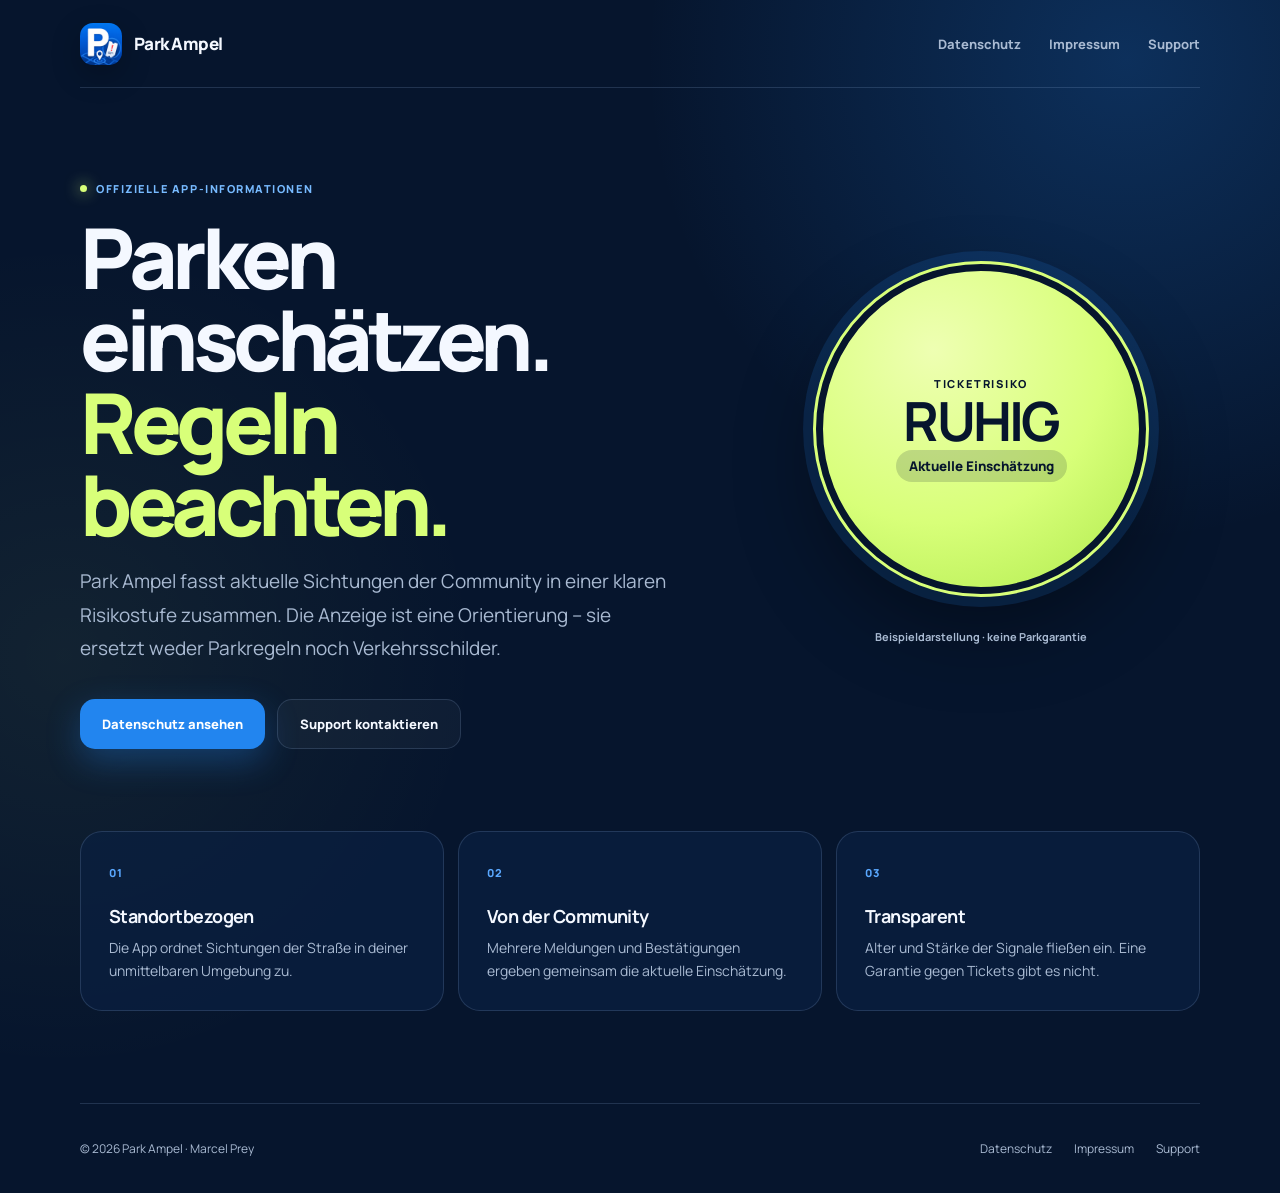
==== park-ampel/index.html @ e626ce79 "Add Park Ampel website and legal pages" ====
<!doctype html>
<html lang="de">
<head>
  <meta charset="utf-8">
  <meta name="viewport" content="width=device-width,initial-scale=1">
  <title>Park Ampel – Ticketrisiko auf einen Blick</title>
  <meta name="description" content="Offizielle Website der Park-Ampel-App: lokale Community-Sichtungen und eine leicht verständliche Einschätzung des Ticketrisikos.">
  <meta name="theme-color" content="#06152d">
  <link rel="canonical" href="https://marcelpep030-maker.github.io/park-ampel/">
  <meta property="og:title" content="Park Ampel – Ticketrisiko auf einen Blick">
  <meta property="og:description" content="Standortbezogene Community-Sichtungen, klar und direkt zusammengefasst.">
  <meta property="og:type" content="website">
  <meta property="og:url" content="https://marcelpep030-maker.github.io/park-ampel/">
  <meta property="og:image" content="https://marcelpep030-maker.github.io/park-ampel/og.png">
  <meta name="twitter:card" content="summary_large_image">
  <link rel="icon" href="park-ampel-icon.png">
  <link rel="preconnect" href="https://fonts.googleapis.com">
  <link rel="preconnect" href="https://fonts.gstatic.com" crossorigin>
  <link href="https://fonts.googleapis.com/css2?family=Manrope:wght@400;600;700;800&display=swap" rel="stylesheet">
  <link rel="stylesheet" href="style.css">
</head>
<body>
  <header class="site-header shell">
    <a class="brand" href="./" aria-label="Park Ampel Startseite">
      <span class="brand-icon-wrap"><img class="brand-icon" src="park-ampel-icon.png" alt=""></span>
      <span>Park Ampel</span>
    </a>
    <nav aria-label="Hauptnavigation">
      <a href="datenschutz.html">Datenschutz</a>
      <a href="impressum.html">Impressum</a>
      <a href="support.html">Support</a>
    </nav>
  </header>

  <main>
    <section class="hero shell">
      <div>
        <p class="eyebrow"><span></span>Offizielle App-Informationen</p>
        <h1>Parken einschätzen.<br><em>Regeln beachten.</em></h1>
        <p class="lede">Park Ampel fasst aktuelle Sichtungen der Community in einer klaren Risikostufe zusammen. Die Anzeige ist eine Orientierung – sie ersetzt weder Parkregeln noch Verkehrsschilder.</p>
        <div class="actions">
          <a class="button primary" href="datenschutz.html">Datenschutz ansehen</a>
          <a class="button secondary" href="support.html">Support kontaktieren</a>
        </div>
      </div>
      <div class="risk-demo" aria-label="Beispiel einer Park-Ampel-Einschätzung">
        <div class="risk-ring">
          <span>Ticketrisiko</span>
          <strong>RUHIG</strong>
          <small>Aktuelle Einschätzung</small>
        </div>
        <p>Beispieldarstellung · keine Parkgarantie</p>
      </div>
    </section>

    <section class="trust-grid shell" aria-label="So funktioniert Park Ampel">
      <article>
        <span class="card-number">01</span>
        <h2>Standortbezogen</h2>
        <p>Die App ordnet Sichtungen der Straße in deiner unmittelbaren Umgebung zu.</p>
      </article>
      <article>
        <span class="card-number">02</span>
        <h2>Von der Community</h2>
        <p>Mehrere Meldungen und Bestätigungen ergeben gemeinsam die aktuelle Einschätzung.</p>
      </article>
      <article>
        <span class="card-number">03</span>
        <h2>Transparent</h2>
        <p>Alter und Stärke der Signale fließen ein. Eine Garantie gegen Tickets gibt es nicht.</p>
      </article>
    </section>
  </main>

  <footer class="shell">
    <span>© 2026 Park Ampel · Marcel Prey</span>
    <div>
      <a href="datenschutz.html">Datenschutz</a>
      <a href="impressum.html">Impressum</a>
      <a href="support.html">Support</a>
    </div>
  </footer>
</body>
</html>
---- park-ampel/style.css ----
:root{--navy:#06152d;--navy-soft:#0b2144;--blue:#2285ef;--lime:#d8ff79;--paper:#f4f8ff;--muted:#a9bad2;--line:rgba(157,190,232,.18)}
*{box-sizing:border-box}html{scroll-behavior:smooth}body{margin:0;color:var(--paper);background:radial-gradient(circle at 88% 5%,rgba(34,133,239,.24),transparent 30rem),radial-gradient(circle at 5% 55%,rgba(216,255,121,.06),transparent 26rem),var(--navy);font-family:Manrope,-apple-system,BlinkMacSystemFont,"Segoe UI",sans-serif}a{color:inherit;text-decoration:none}.shell{width:min(1120px,calc(100% - 40px));margin-inline:auto}.site-header{min-height:88px;display:flex;align-items:center;justify-content:space-between;border-bottom:1px solid var(--line)}.brand{display:flex;align-items:center;gap:12px;font-size:17px;font-weight:850;letter-spacing:-.03em}.brand-icon-wrap{width:42px;height:42px;overflow:hidden;border-radius:13px;display:grid;place-items:center;box-shadow:0 10px 30px rgba(0,0,0,.24)}.brand-icon{width:112%;height:112%;max-width:none}nav{display:flex;gap:28px;color:var(--muted);font-size:13px;font-weight:750}nav a:hover,footer a:hover{color:#fff}.hero{min-height:640px;display:grid;grid-template-columns:1.15fr .85fr;align-items:center;gap:clamp(40px,7vw,100px);padding-block:82px}.eyebrow{display:flex;align-items:center;gap:9px;color:#77baff;font-size:11px;font-weight:850;letter-spacing:.14em;text-transform:uppercase}.eyebrow span{width:7px;height:7px;border-radius:50%;background:var(--lime);box-shadow:0 0 15px var(--lime)}h1{margin:20px 0;max-width:720px;font-size:clamp(48px,7vw,84px);line-height:.98;letter-spacing:-.065em;font-weight:900}h1 em{color:var(--lime);font-style:normal}.lede{max-width:620px;color:var(--muted);font-size:clamp(16px,2vw,19px);line-height:1.75}.actions{display:flex;flex-wrap:wrap;gap:12px;margin-top:34px}.button{min-height:50px;padding:0 22px;border-radius:15px;display:inline-flex;align-items:center;justify-content:center;font-size:13px;font-weight:850}.button.primary{background:var(--blue);color:#fff;box-shadow:0 12px 34px rgba(34,133,239,.32)}.button.secondary{border:1px solid var(--line);background:rgba(255,255,255,.035)}.risk-demo{display:grid;place-items:center;gap:24px}.risk-ring{width:min(330px,80vw);aspect-ratio:1;border-radius:50%;display:flex;flex-direction:column;align-items:center;justify-content:center;color:var(--navy);background:radial-gradient(circle at 35% 25%,#eeffb2,var(--lime) 55%,#aeea4c);border:7px solid var(--navy);outline:3px solid var(--lime);box-shadow:0 0 0 13px rgba(34,133,239,.15),0 35px 80px rgba(0,0,0,.38)}.risk-ring span{font-size:11px;font-weight:900;letter-spacing:.16em;text-transform:uppercase}.risk-ring strong{font-size:54px;line-height:1.1;letter-spacing:-.05em}.risk-ring small{padding:7px 13px;border-radius:999px;background:rgba(6,21,45,.16);font-weight:800}.risk-demo>p{color:var(--muted);font-size:11px;font-weight:700}.trust-grid{display:grid;grid-template-columns:repeat(3,1fr);gap:14px;padding-bottom:92px}.trust-grid article{padding:28px;border-radius:22px;border:1px solid var(--line);background:rgba(11,33,68,.62)}.card-number{color:#5aa8ff;font-size:11px;font-weight:900;letter-spacing:.12em}.trust-grid h2{margin:22px 0 8px;font-size:18px;letter-spacing:-.03em}.trust-grid p{margin:0;color:var(--muted);font-size:14px;line-height:1.65}footer{min-height:90px;display:flex;align-items:center;justify-content:space-between;gap:20px;border-top:1px solid var(--line);color:var(--muted);font-size:12px}footer div{display:flex;gap:22px}.document{padding-block:86px 110px}.document-head{max-width:850px;padding-bottom:60px;border-bottom:1px solid var(--line)}.document-head h1{margin-bottom:22px;font-size:clamp(46px,7vw,76px)}.document-head>p:last-child{max-width:720px;margin:0;color:var(--muted);font-size:18px;line-height:1.7}.document-grid{display:grid;grid-template-columns:220px minmax(0,720px);gap:clamp(42px,8vw,110px);padding-top:56px}.document-grid aside{display:flex;flex-direction:column;align-items:flex-start;gap:8px;position:sticky;top:30px;align-self:start;color:var(--muted);font-size:12px;line-height:1.55}.document-grid aside strong{color:var(--paper);font-size:14px}.document-grid aside a,.document-content a{color:#78baff;overflow-wrap:anywhere}.document-content{min-width:0}.document-content section{padding:0 0 34px;margin:0 0 34px;border-bottom:1px solid var(--line)}.document-content section:last-child{border-bottom:0}.document-content h2{margin:0 0 13px;color:var(--paper);font-size:20px;letter-spacing:-.025em}.document-content p{margin:0 0 14px;color:var(--muted);font-size:15px;line-height:1.8}.document-content strong{color:var(--paper)}.document-content .button{color:#fff;margin-top:8px}.text-link{text-decoration:underline;text-underline-offset:4px}.support-callout{padding:28px!important;border:1px solid rgba(34,133,239,.34)!important;border-radius:22px;background:rgba(34,133,239,.09)}
@media(max-width:760px){.shell{width:min(100% - 28px,620px)}.site-header{min-height:76px}nav{gap:15px}nav a:first-child{display:none}.hero{grid-template-columns:1fr;min-height:auto;padding-block:64px 82px}.risk-demo{order:-1}.risk-ring{width:min(250px,70vw)}h1{font-size:clamp(45px,13vw,66px)}.trust-grid{grid-template-columns:1fr}.document{padding-block:58px 76px}.document-head{padding-bottom:40px}.document-grid{grid-template-columns:1fr;gap:36px;padding-top:38px}.document-grid aside{position:static;padding:18px;border-radius:16px;background:rgba(255,255,255,.035)}footer{align-items:flex-start;flex-direction:column;justify-content:center;padding-block:28px}}
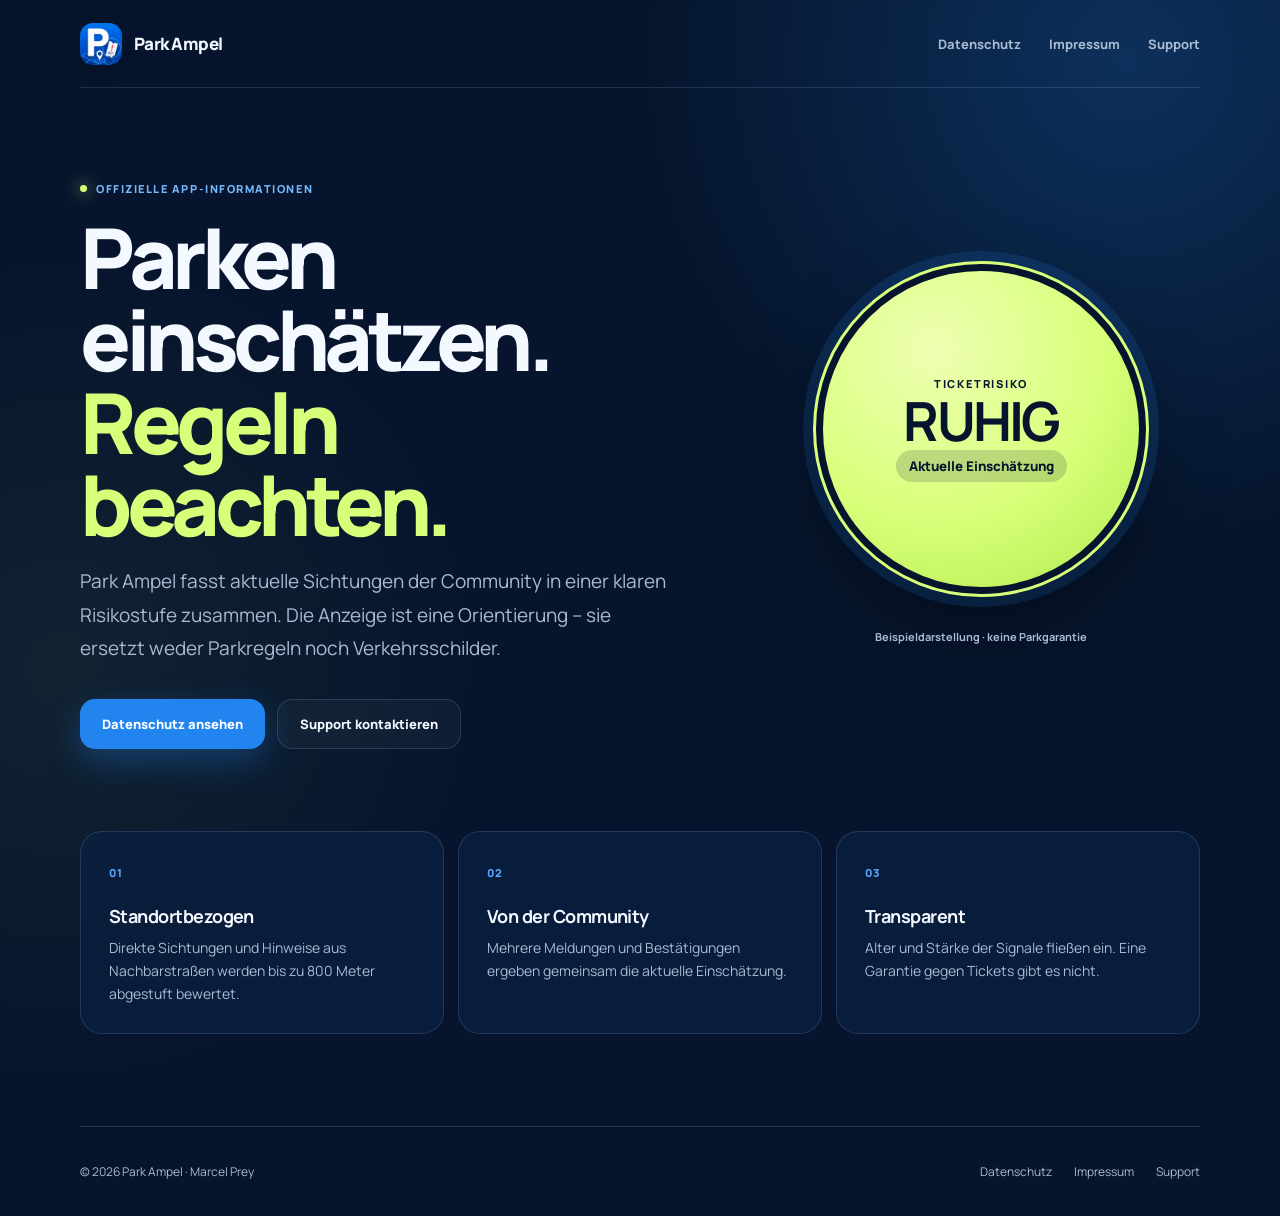
==== commit f33c4110: "Document Park Ampel area alerts" ====
--- a/park-ampel/index.html
+++ b/park-ampel/index.html
@@ -57,7 +57,7 @@
       <article>
         <span class="card-number">01</span>
         <h2>Standortbezogen</h2>
-        <p>Die App ordnet Sichtungen der Straße in deiner unmittelbaren Umgebung zu.</p>
+        <p>Direkte Sichtungen und Hinweise aus Nachbarstraßen werden bis zu 800 Meter abgestuft bewertet.</p>
       </article>
       <article>
         <span class="card-number">02</span>
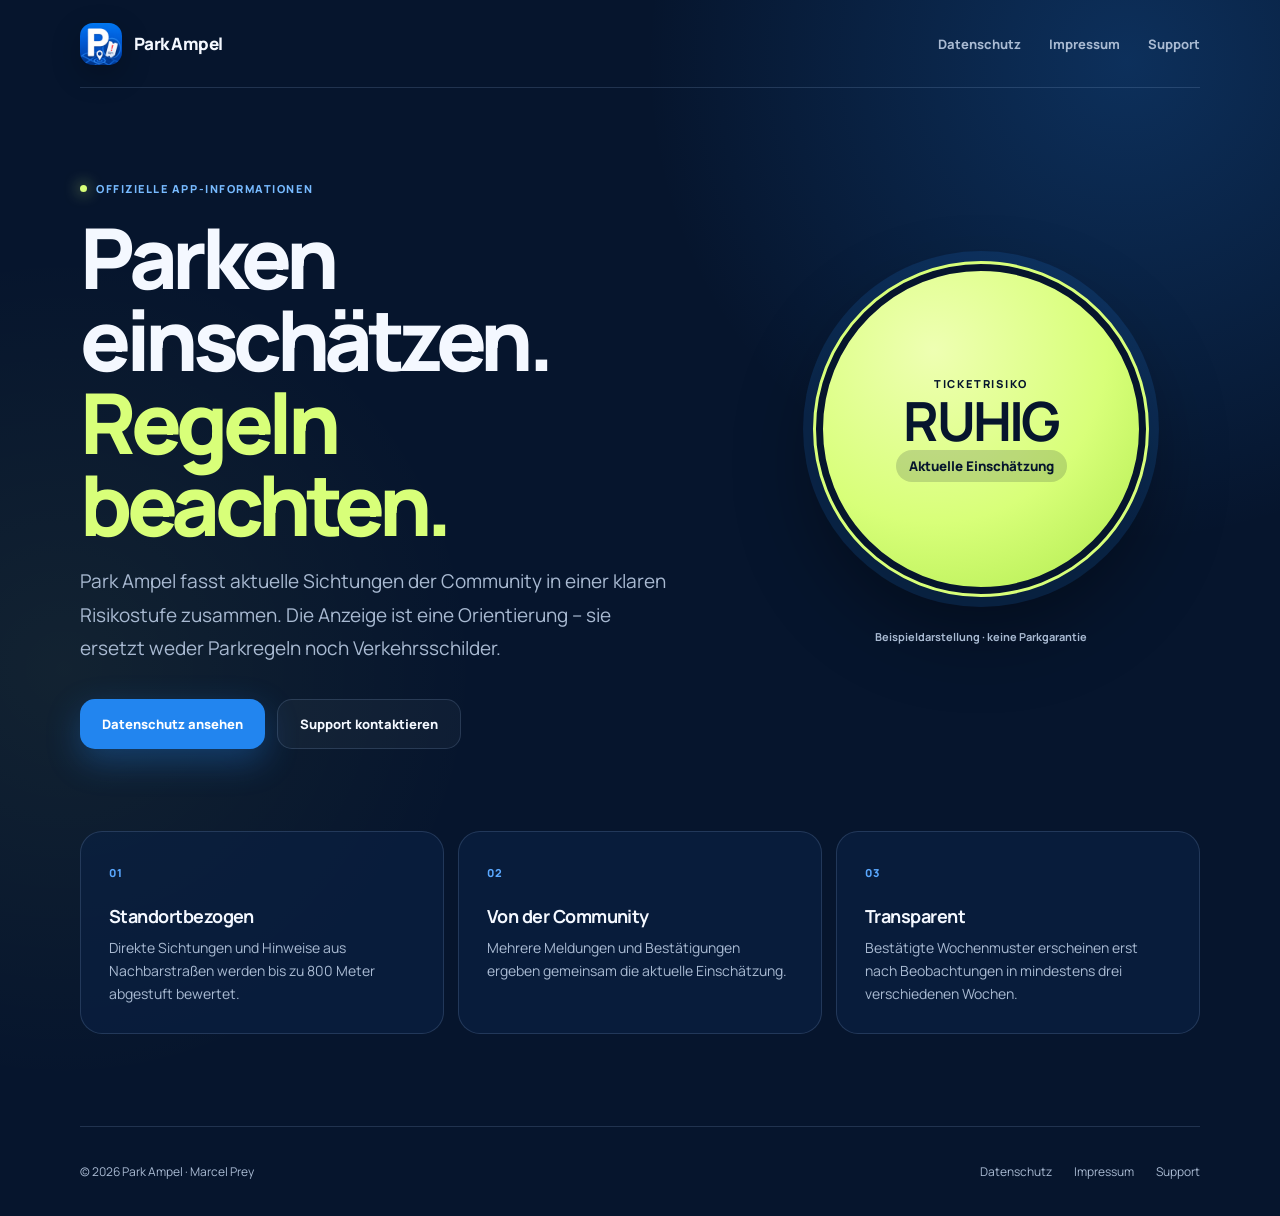
==== commit eaec3ae1: "Explain confirmed weekly control patterns" ====
--- a/park-ampel/index.html
+++ b/park-ampel/index.html
@@ -67,7 +67,7 @@
       <article>
         <span class="card-number">03</span>
         <h2>Transparent</h2>
-        <p>Alter und Stärke der Signale fließen ein. Eine Garantie gegen Tickets gibt es nicht.</p>
+        <p>Bestätigte Wochenmuster erscheinen erst nach Beobachtungen in mindestens drei verschiedenen Wochen.</p>
       </article>
     </section>
   </main>
